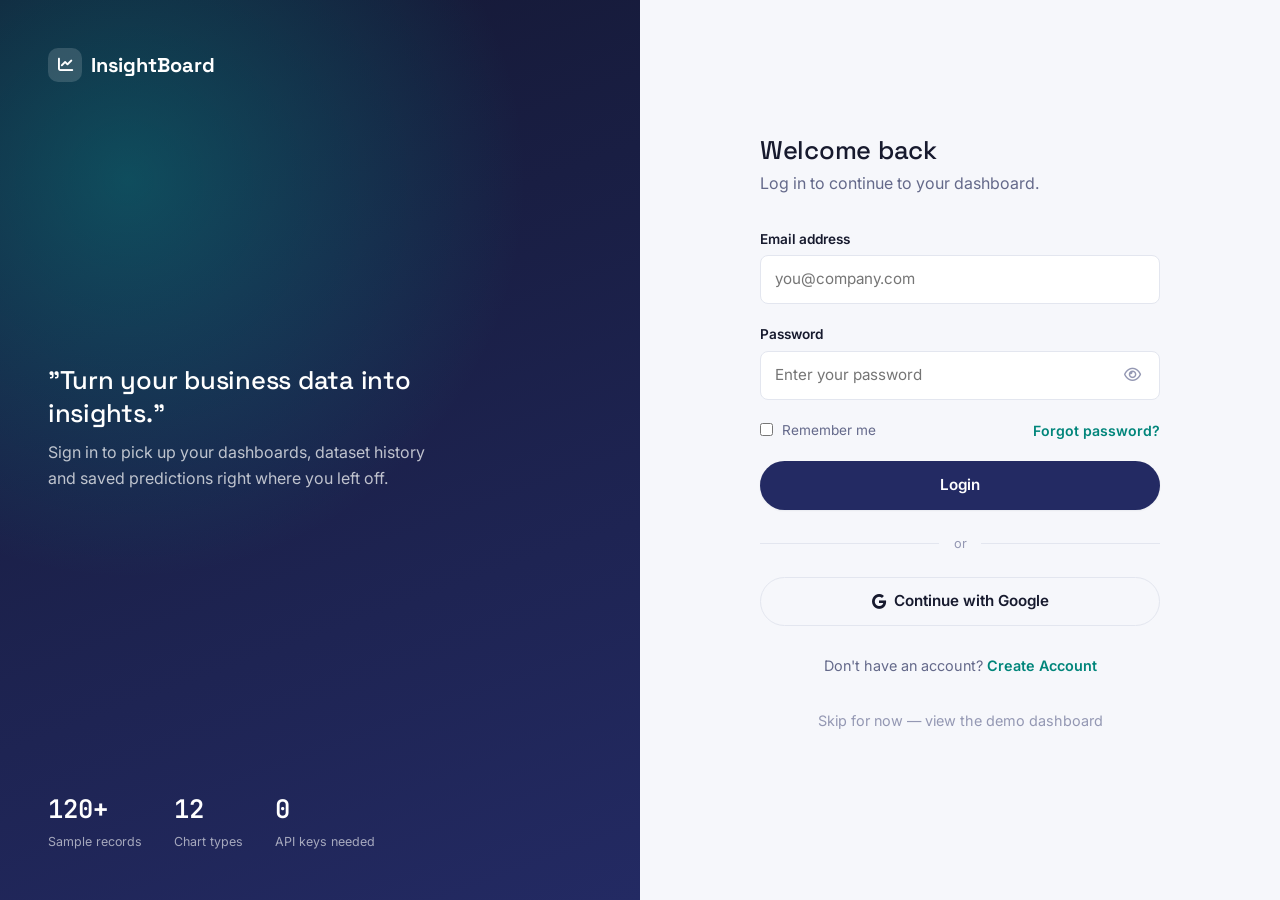
==== frontend/login.html @ 95e15324 "Add frontend" ====
<!DOCTYPE html>
<html lang="en">
<head>
<meta charset="UTF-8" />
<meta name="viewport" content="width=device-width, initial-scale=1.0" />
<title>Login — InsightBoard</title>
<link rel="stylesheet" href="https://cdn.jsdelivr.net/npm/bootstrap@5.3.3/dist/css/bootstrap.min.css">
<link rel="stylesheet" href="https://cdnjs.cloudflare.com/ajax/libs/font-awesome/6.5.2/css/all.min.css">
<link rel="stylesheet" href="css/style.css">
<link rel="stylesheet" href="css/responsive.css">
</head>
<body>

<div class="auth-shell">
  <div class="auth-visual">
    <a href="index.html" class="brand"><span class="brand-mark"><i class="fa-solid fa-chart-line"></i></span>InsightBoard</a>
    <div class="auth-quote">
      <h2>"Turn your business data into insights."</h2>
      <p>Sign in to pick up your dashboards, dataset history and saved predictions right where you left off.</p>
    </div>
    <div class="auth-visual-stats">
      <div><span class="num">120+</span><span class="label">Sample records</span></div>
      <div><span class="num">12</span><span class="label">Chart types</span></div>
      <div><span class="num">0</span><span class="label">API keys needed</span></div>
    </div>
  </div>

  <div class="auth-form-wrap">
    <div class="auth-card">
      <a href="index.html" class="brand"><span class="brand-mark"><i class="fa-solid fa-chart-line"></i></span>InsightBoard</a>
      <h1>Welcome back</h1>
      <p>Log in to continue to your dashboard.</p>

      <form id="loginForm" novalidate>
        <div class="field" id="emailField">
          <label for="email">Email address</label>
          <div class="input-wrap"><input type="email" id="email" name="email" placeholder="you@company.com" autocomplete="email" /></div>
          <span class="error-msg">Enter a valid email address.</span>
        </div>

        <div class="field" id="passwordField">
          <label for="password">Password</label>
          <div class="input-wrap">
            <input type="password" id="password" name="password" placeholder="Enter your password" autocomplete="current-password" />
            <button type="button" class="field-toggle-visibility" data-target="password" aria-label="Show password"><i class="fa-regular fa-eye"></i></button>
          </div>
          <span class="error-msg">Password must be at least 6 characters.</span>
        </div>

        <div class="field-row-between">
          <label class="checkbox-row" style="margin:0"><input type="checkbox" id="rememberMe" /> Remember me</label>
          <a href="#" class="link-accent" id="forgotPasswordLink">Forgot password?</a>
        </div>

        <button type="submit" class="btn btn-primary btn-block" id="loginSubmitBtn">Login</button>

        <div class="divider-text">or</div>

        <button type="button" class="btn btn-outline btn-block" id="googleLoginBtn"><i class="fa-brands fa-google"></i> Continue with Google</button>
      </form>

      <p class="auth-foot-link">Don't have an account? <a href="signup.html" class="link-accent">Create Account</a></p>
      <p class="auth-foot-link" style="margin-top:.5rem"><a href="generated-dashboard.html?demo=1" class="text-faint">Skip for now — view the demo dashboard</a></p>
    </div>
  </div>
</div>

<script src="js/data.js"></script>
<script src="js/main.js"></script>
<script src="js/auth.js"></script>
</body>
</html>
---- frontend/css/style.css ----
/* ==========================================================================
   InsightBoard — Design System
   Tokens, base styles, landing page, and auth pages.
   ========================================================================== */

@import url('https://fonts.googleapis.com/css2?family=Space+Grotesk:wght@500;600;700&family=Inter:wght@400;500;600;700&family=JetBrains+Mono:wght@500;600&display=swap');

:root {
  /* Palette — deep indigo / signal teal, built for a data product */
  --color-bg: #F6F7FB;
  --color-surface: #FFFFFF;
  --color-surface-2: #F0F2F8;
  --color-border: #E3E6EF;
  --color-text: #171A2E;
  --color-text-muted: #64698A;
  --color-text-faint: #9498B3;

  --color-primary: #232A63;
  --color-primary-dark: #141833;
  --color-primary-light: #3A4390;

  --color-accent: #00A99A;
  --color-accent-dark: #00857A;
  --color-accent-soft: #E3F6F3;

  --color-violet: #6C63FF;
  --color-amber: #E8A93B;
  --color-danger: #E4572E;
  --color-danger-soft: #FCEAE4;
  --color-positive-soft: #E3F6EE;

  --font-display: 'Space Grotesk', 'Inter', sans-serif;
  --font-body: 'Inter', -apple-system, BlinkMacSystemFont, sans-serif;
  --font-mono: 'JetBrains Mono', 'SFMono-Regular', Consolas, monospace;

  --radius-sm: 8px;
  --radius-md: 14px;
  --radius-lg: 20px;

  --shadow-sm: 0 1px 2px rgba(23, 26, 46, 0.06);
  --shadow-md: 0 6px 20px rgba(23, 26, 46, 0.08);
  --shadow-lg: 0 20px 48px rgba(23, 26, 46, 0.14);

  --nav-height: 72px;
  --sidebar-width: 250px;
  --sidebar-width-collapsed: 76px;

  --transition: 180ms cubic-bezier(.4,0,.2,1);
}

[data-theme="dark"] {
  --color-bg: #10132A;
  --color-surface: #171B39;
  --color-surface-2: #1E2242;
  --color-border: #2B2F55;
  --color-text: #EEF0FB;
  --color-text-muted: #A6ABD1;
  --color-text-faint: #6E73A0;

  --color-primary: #6C77E0;
  --color-primary-dark: #4C56C4;
  --color-primary-light: #8A93F2;

  --color-accent: #21D6C1;
  --color-accent-dark: #17B3A0;
  --color-accent-soft: rgba(33, 214, 193, 0.12);

  --color-danger: #FF7A5C;
  --color-danger-soft: rgba(255, 122, 92, 0.14);
  --color-positive-soft: rgba(33, 214, 193, 0.12);

  --shadow-sm: 0 1px 2px rgba(0, 0, 0, 0.24);
  --shadow-md: 0 6px 20px rgba(0, 0, 0, 0.32);
  --shadow-lg: 0 20px 48px rgba(0, 0, 0, 0.4);
}

* { box-sizing: border-box; }
html { scroll-behavior: smooth; }

body {
  margin: 0;
  font-family: var(--font-body);
  background: var(--color-bg);
  color: var(--color-text);
  -webkit-font-smoothing: antialiased;
  transition: background var(--transition), color var(--transition);
}

h1, h2, h3, h4, h5, h6 {
  font-family: var(--font-display);
  color: var(--color-text);
  letter-spacing: -0.01em;
  margin: 0 0 .5rem;
}

p { color: var(--color-text-muted); line-height: 1.65; margin: 0 0 1rem; }
a { color: inherit; text-decoration: none; }
.num, .mono, .kpi-value, .table-num { font-family: var(--font-mono); font-variant-numeric: tabular-nums; }

:focus-visible { outline: 2px solid var(--color-accent); outline-offset: 2px; }

@media (prefers-reduced-motion: reduce) {
  * { animation-duration: 0.01ms !important; animation-iteration-count: 1 !important; transition-duration: 0.01ms !important; scroll-behavior: auto !important; }
}

.container { width: 100%; max-width: 1240px; margin: 0 auto; padding: 0 24px; }

/* ---- Buttons ---- */
.btn {
  display: inline-flex; align-items: center; justify-content: center; gap: .5rem;
  font-family: var(--font-body); font-weight: 600; font-size: .95rem;
  padding: .75rem 1.5rem; border-radius: 999px; border: 1px solid transparent;
  cursor: pointer; transition: transform var(--transition), box-shadow var(--transition), background var(--transition), border-color var(--transition);
  white-space: nowrap;
}
.btn:active { transform: translateY(1px); }
.btn-primary { background: var(--color-primary); color: #fff; box-shadow: var(--shadow-sm); }
.btn-primary:hover { background: var(--color-primary-dark); box-shadow: var(--shadow-md); }
.btn-accent { background: var(--color-accent); color: #fff; box-shadow: var(--shadow-sm); }
.btn-accent:hover { background: var(--color-accent-dark); box-shadow: var(--shadow-md); }
.btn-outline { background: transparent; border-color: var(--color-border); color: var(--color-text); }
.btn-outline:hover { border-color: var(--color-primary); color: var(--color-primary); }
.btn-ghost { background: transparent; color: var(--color-text-muted); }
.btn-ghost:hover { color: var(--color-text); }
.btn-block { width: 100%; }
.btn-sm { padding: .45rem 1rem; font-size: .85rem; }
.btn-danger { background: var(--color-danger); color: #fff; }
.btn-danger:hover { filter: brightness(0.92); }
.btn[disabled] { opacity: .55; cursor: not-allowed; }

/* ---- Landing header ---- */
.site-header {
  position: sticky; top: 0; z-index: 100;
  background: color-mix(in srgb, var(--color-bg) 88%, transparent);
  backdrop-filter: blur(10px);
  border-bottom: 1px solid var(--color-border);
}
.site-header .container { display: flex; align-items: center; justify-content: space-between; height: 76px; }
.brand { display: flex; align-items: center; gap: .55rem; font-family: var(--font-display); font-weight: 700; font-size: 1.25rem; }
.brand .brand-mark {
  width: 34px; height: 34px; border-radius: 10px;
  background: linear-gradient(135deg, var(--color-primary), var(--color-accent));
  display: flex; align-items: center; justify-content: center; color: #fff; font-size: .95rem;
}
.nav-links { display: flex; align-items: center; gap: 2rem; }
.nav-links a { color: var(--color-text-muted); font-weight: 500; font-size: .95rem; transition: color var(--transition); }
.nav-links a:hover { color: var(--color-text); }
.header-actions { display: flex; align-items: center; gap: .75rem; }
.nav-toggle { display: none; background: none; border: none; font-size: 1.4rem; color: var(--color-text); cursor: pointer; }

/* ---- Hero ---- */
.hero {
  position: relative; overflow: hidden;
  padding: 5.5rem 0 6rem;
}
.hero::before {
  content: "";
  position: absolute; inset: 0;
  background-image:
    linear-gradient(var(--color-border) 1px, transparent 1px),
    linear-gradient(90deg, var(--color-border) 1px, transparent 1px);
  background-size: 42px 42px;
  background-position: center top;
  -webkit-mask-image: linear-gradient(to bottom, black 0%, black 55%, transparent 100%);
  mask-image: linear-gradient(to bottom, black 0%, black 55%, transparent 100%);
  pointer-events: none;
  z-index: 0;
}
.hero .container { position: relative; z-index: 1; }
.hero .container { display: grid; grid-template-columns: 1.05fr .95fr; gap: 3.5rem; align-items: center; }
.eyebrow {
  display: inline-flex; align-items: center; gap: .5rem;
  font-family: var(--font-mono); font-size: .78rem; font-weight: 600; letter-spacing: .04em;
  color: var(--color-accent-dark); background: var(--color-accent-soft);
  padding: .4rem .8rem; border-radius: 999px; margin-bottom: 1.25rem;
}
.eyebrow .dot { width: 6px; height: 6px; border-radius: 50%; background: var(--color-accent); }
.hero h1 { font-size: clamp(2.1rem, 4vw, 3.4rem); line-height: 1.08; margin-bottom: 1.1rem; }
.hero h1 .accent { color: var(--color-accent-dark); }
.hero .lead { font-size: 1.1rem; max-width: 46ch; margin-bottom: 2rem; }
.hero-actions { display: flex; gap: 1rem; flex-wrap: wrap; }

.hero-preview {
  background: var(--color-surface); border: 1px solid var(--color-border);
  border-radius: var(--radius-lg); box-shadow: var(--shadow-lg);
  padding: 1.25rem; transform: rotate(1deg);
}
.hero-preview-top { display: flex; align-items: center; justify-content: space-between; margin-bottom: 1rem; }
.hero-preview-dots { display: flex; gap: 6px; }
.hero-preview-dots span { width: 9px; height: 9px; border-radius: 50%; background: var(--color-border); }
.hero-preview-badge { font-family: var(--font-mono); font-size: .7rem; color: var(--color-accent-dark); background: var(--color-accent-soft); padding: .2rem .55rem; border-radius: 999px; }
.hero-kpi-row { display: grid; grid-template-columns: repeat(3, 1fr); gap: .6rem; margin-bottom: 1rem; }
.hero-kpi { background: var(--color-surface-2); border-radius: var(--radius-sm); padding: .65rem .7rem; }
.hero-kpi .label { font-size: .68rem; color: var(--color-text-faint); text-transform: uppercase; letter-spacing: .04em; }
.hero-kpi .value { font-family: var(--font-mono); font-weight: 600; font-size: 1rem; margin-top: .2rem; }
.hero-kpi .value.up { color: var(--color-accent-dark); }
.hero-chart-wrap { background: var(--color-surface-2); border-radius: var(--radius-sm); padding: .8rem; }
.hero-chart-wrap svg { width: 100%; height: auto; display: block; }
.hero-sparkline-path { stroke-dasharray: 600; stroke-dashoffset: 600; animation: draw-line 1.8s ease forwards .3s; }
.hero-sparkline-fill { opacity: 0; animation: fade-in .8s ease forwards 1.4s; }
@keyframes draw-line { to { stroke-dashoffset: 0; } }
@keyframes fade-in { to { opacity: 1; } }

/* ---- Sections ---- */
section { padding: 5.5rem 0; }
.section-head { max-width: 640px; margin: 0 auto 3rem; text-align: center; }
.section-head .eyebrow { margin-bottom: 1rem; }
.section-head h2 { font-size: clamp(1.7rem, 3vw, 2.3rem); }

.features-grid { display: grid; grid-template-columns: repeat(3, 1fr); gap: 1.5rem; }
.feature-card {
  background: var(--color-surface); border: 1px solid var(--color-border);
  border-radius: var(--radius-md); padding: 1.75rem; transition: transform var(--transition), box-shadow var(--transition), border-color var(--transition);
}
.feature-card:hover { transform: translateY(-4px); box-shadow: var(--shadow-md); border-color: transparent; }
.feature-icon {
  width: 44px; height: 44px; border-radius: 12px; display: flex; align-items: center; justify-content: center;
  background: var(--color-accent-soft); color: var(--color-accent-dark); font-size: 1.15rem; margin-bottom: 1rem;
}
.feature-card h3 { font-size: 1.05rem; margin-bottom: .4rem; }
.feature-card p { font-size: .92rem; margin: 0; }

.steps-row { display: grid; grid-template-columns: repeat(4, 1fr); gap: 1.5rem; }
.step-card { position: relative; padding-top: .25rem; }
.step-card .step-index {
  font-family: var(--font-mono); font-weight: 600; font-size: .85rem; color: var(--color-accent-dark);
  background: var(--color-accent-soft); width: 34px; height: 34px; border-radius: 50%;
  display: flex; align-items: center; justify-content: center; margin-bottom: 1rem;
}
.step-card h3 { font-size: 1rem; margin-bottom: .3rem; }
.step-card p { font-size: .9rem; margin: 0; }
.steps-row .step-card { border-top: 2px solid var(--color-border); padding-top: 1.25rem; }
.steps-row .step-card .step-index { margin-top: -2.1rem; }

.demo-preview-wrap {
  margin-top: 3.5rem; border-radius: var(--radius-lg); border: 1px solid var(--color-border);
  background: var(--color-surface); box-shadow: var(--shadow-md); padding: 1.75rem; overflow: hidden;
}

.cta-section {
  background: linear-gradient(135deg, var(--color-primary), var(--color-primary-dark));
  border-radius: var(--radius-lg); margin: 0 24px; padding: 3.5rem 2rem; text-align: center; color: #fff;
}
.cta-section h2 { color: #fff; font-size: clamp(1.6rem, 3vw, 2.1rem); }
.cta-section p { color: rgba(255,255,255,.78); max-width: 44ch; margin: 0 auto 1.75rem; }
.cta-section .btn-accent { box-shadow: 0 12px 28px rgba(0,169,154,.35); }

.site-footer { border-top: 1px solid var(--color-border); padding: 3.5rem 0 2rem; margin-top: 3rem; }
.footer-grid { display: grid; grid-template-columns: 1.4fr repeat(3, 1fr); gap: 2rem; margin-bottom: 2.5rem; }
.footer-grid h4 { font-size: .85rem; text-transform: uppercase; letter-spacing: .04em; color: var(--color-text-faint); margin-bottom: 1rem; }
.footer-grid ul { list-style: none; padding: 0; margin: 0; display: flex; flex-direction: column; gap: .6rem; }
.footer-grid ul a { color: var(--color-text-muted); font-size: .92rem; }
.footer-grid ul a:hover { color: var(--color-accent-dark); }
.footer-bottom { display: flex; justify-content: space-between; align-items: center; padding-top: 1.5rem; border-top: 1px solid var(--color-border); font-size: .85rem; color: var(--color-text-faint); flex-wrap: wrap; gap: 1rem; }
.footer-bottom .social a { margin-left: 1rem; color: var(--color-text-faint); }

/* ---- Auth pages ---- */
.auth-shell { min-height: 100vh; display: grid; grid-template-columns: 1fr 1fr; background: var(--color-bg); }
.auth-visual {
  background: linear-gradient(160deg, var(--color-primary-dark), var(--color-primary));
  color: #fff; display: flex; flex-direction: column; justify-content: space-between; padding: 3rem;
  background-image:
    radial-gradient(circle at 20% 20%, rgba(0,169,154,.35), transparent 45%),
    linear-gradient(160deg, var(--color-primary-dark), var(--color-primary));
}
.auth-visual .brand { color: #fff; }
.auth-visual .brand .brand-mark { background: rgba(255,255,255,.15); }
.auth-quote { max-width: 40ch; }
.auth-quote h2 { color: #fff; font-size: 1.6rem; line-height: 1.3; }
.auth-quote p { color: rgba(255,255,255,.72); }
.auth-visual-stats { display: flex; gap: 2rem; }
.auth-visual-stats div .num { display: block; font-size: 1.6rem; font-weight: 600; }
.auth-visual-stats div .label { font-size: .78rem; color: rgba(255,255,255,.6); }

.auth-form-wrap { display: flex; align-items: center; justify-content: center; padding: 2.5rem; }
.auth-card { width: 100%; max-width: 400px; }
.auth-card .brand { display: none; margin-bottom: 2rem; }
.auth-card h1 { font-size: 1.6rem; margin-bottom: .3rem; }
.auth-card > p { margin-bottom: 2rem; }

.field { margin-bottom: 1.25rem; }
.field label { display: block; font-size: .85rem; font-weight: 600; margin-bottom: .4rem; }
.field .input-wrap { position: relative; }
.field input[type="text"], .field input[type="email"], .field input[type="password"], .field input[type="tel"], .field select, .field textarea {
  width: 100%; padding: .75rem .9rem; border-radius: var(--radius-sm); border: 1px solid var(--color-border);
  background: var(--color-surface); color: var(--color-text); font-size: .95rem; font-family: var(--font-body);
  transition: border-color var(--transition), box-shadow var(--transition);
}
.field input:focus, .field select:focus, .field textarea:focus {
  outline: none; border-color: var(--color-accent); box-shadow: 0 0 0 3px var(--color-accent-soft);
}
.field.has-error input { border-color: var(--color-danger); }
.field .error-msg { display: none; color: var(--color-danger); font-size: .8rem; margin-top: .35rem; }
.field.has-error .error-msg { display: block; }
.field-toggle-visibility {
  position: absolute; right: .8rem; top: 50%; transform: translateY(-50%); background: none; border: none;
  color: var(--color-text-faint); cursor: pointer; font-size: .95rem;
}
.field-row-between { display: flex; align-items: center; justify-content: space-between; margin-bottom: 1.25rem; font-size: .88rem; }
.checkbox-row { display: flex; align-items: flex-start; gap: .55rem; font-size: .85rem; color: var(--color-text-muted); }
.checkbox-row input { margin-top: .2rem; }
.link-accent { color: var(--color-accent-dark); font-weight: 600; }
.link-accent:hover { text-decoration: underline; }

.divider-text { display: flex; align-items: center; gap: .9rem; margin: 1.5rem 0; color: var(--color-text-faint); font-size: .8rem; }
.divider-text::before, .divider-text::after { content: ""; flex: 1; height: 1px; background: var(--color-border); }

.password-strength { margin-top: .5rem; }
.password-strength-bar { height: 5px; border-radius: 999px; background: var(--color-border); overflow: hidden; }
.password-strength-bar span { display: block; height: 100%; width: 0%; border-radius: 999px; transition: width var(--transition), background var(--transition); }
.password-strength-label { font-size: .76rem; color: var(--color-text-faint); margin-top: .3rem; display: block; }

.auth-foot-link { text-align: center; margin-top: 1.75rem; font-size: .9rem; color: var(--color-text-muted); }

/* ---- 404 ---- */
.error-page { min-height: 100vh; display: flex; align-items: center; justify-content: center; text-align: center; padding: 2rem; }
.error-code { font-family: var(--font-mono); font-size: clamp(4rem, 14vw, 8rem); font-weight: 700; line-height: 1; background: linear-gradient(135deg, var(--color-primary), var(--color-accent)); -webkit-background-clip: text; background-clip: text; -webkit-text-fill-color: transparent; }
.error-page h2 { margin-top: 1rem; }
.error-page p { max-width: 40ch; margin: 0 auto 2rem; }

/* ---- Toasts ---- */
.toast-stack { position: fixed; top: 20px; right: 20px; z-index: 2000; display: flex; flex-direction: column; gap: .6rem; max-width: calc(100vw - 40px); }
.toast {
  min-width: 280px; max-width: 360px; background: var(--color-surface); border: 1px solid var(--color-border);
  border-left: 4px solid var(--color-accent); border-radius: var(--radius-sm); box-shadow: var(--shadow-md);
  padding: .85rem 1rem; display: flex; align-items: flex-start; gap: .65rem; font-size: .88rem;
  animation: toast-in .25s ease;
}
.toast.error { border-left-color: var(--color-danger); }
.toast.warning { border-left-color: var(--color-amber); }
.toast i { margin-top: .15rem; }
.toast.error i { color: var(--color-danger); }
.toast.success i, .toast:not(.error):not(.warning) i { color: var(--color-accent-dark); }
.toast.warning i { color: var(--color-amber); }
@keyframes toast-in { from { opacity: 0; transform: translateX(20px); } to { opacity: 1; transform: translateX(0); } }
.toast-close { margin-left: auto; background: none; border: none; color: var(--color-text-faint); cursor: pointer; }

/* ---- Toggle switch (shared visual style; .theme-switch also gets dark-mode wiring in main.js) ---- */
.theme-switch, .toggle-switch { position: relative; width: 44px; height: 24px; border-radius: 999px; background: var(--color-surface-2); border: 1px solid var(--color-border); cursor: pointer; flex-shrink: 0; }
.theme-switch .knob, .toggle-switch .knob {
  position: absolute; top: 2px; left: 2px; width: 18px; height: 18px; border-radius: 50%;
  background: var(--color-primary); transition: transform var(--transition), background var(--transition);
  display: flex; align-items: center; justify-content: center; color: #fff; font-size: .6rem;
}
[data-theme="dark"] .theme-switch .knob { transform: translateX(20px); background: var(--color-accent); }

/* ---- Utility ---- */
.text-muted { color: var(--color-text-muted); }
.text-faint { color: var(--color-text-faint); }
.text-accent { color: var(--color-accent-dark); }
.text-danger { color: var(--color-danger); }
.mt-0 { margin-top: 0; }
.hidden { display: none !important; }
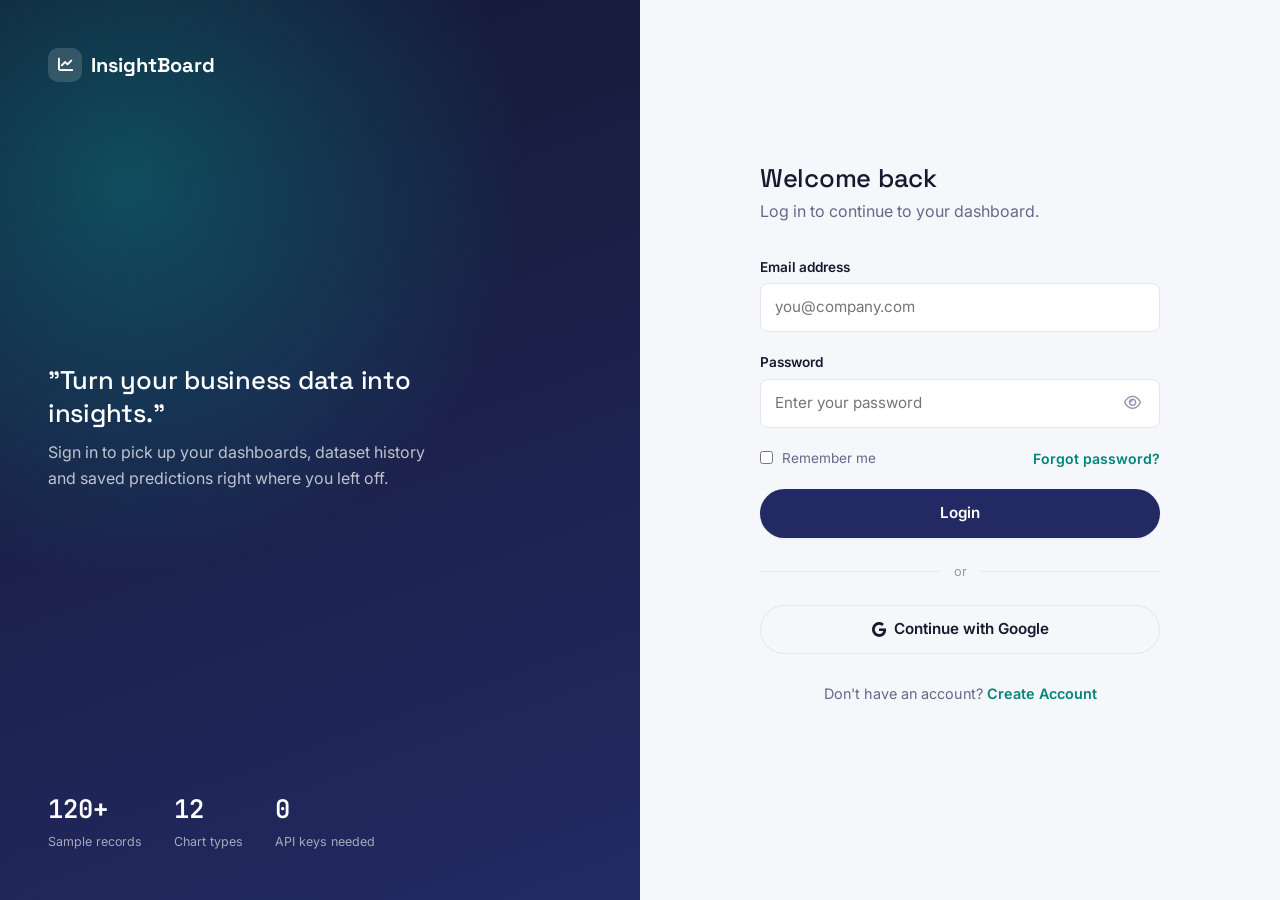
==== commit 82971f58: "Add signup and insight page" ====
--- a/frontend/login.html
+++ b/frontend/login.html
@@ -60,7 +60,6 @@
       </form>
 
       <p class="auth-foot-link">Don't have an account? <a href="signup.html" class="link-accent">Create Account</a></p>
-      <p class="auth-foot-link" style="margin-top:.5rem"><a href="generated-dashboard.html?demo=1" class="text-faint">Skip for now — view the demo dashboard</a></p>
     </div>
   </div>
 </div>
